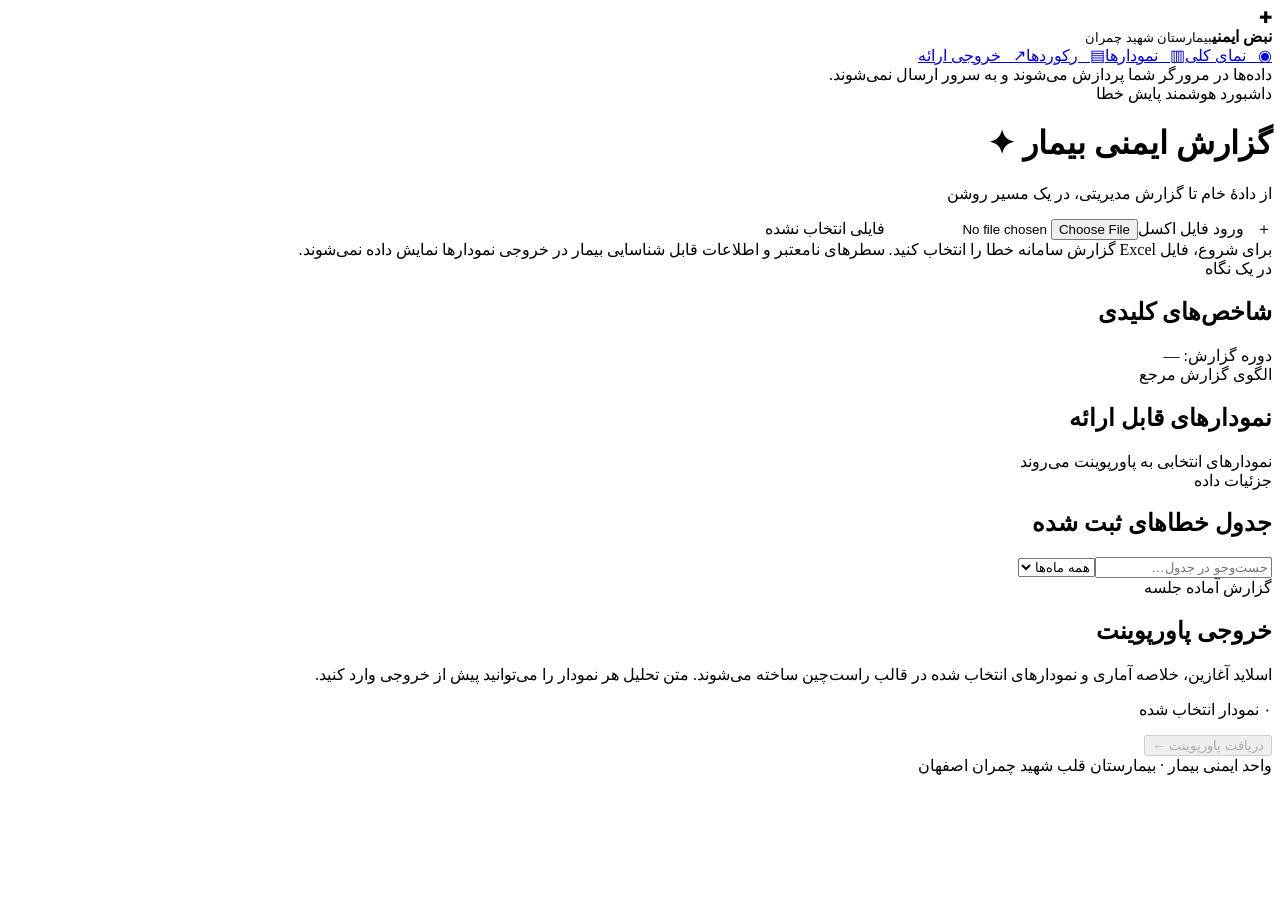
==== index.html @ e4ef6f8d "Add dashboard index.html" ====
<!doctype html><html lang="fa" dir="rtl"><head><meta charset="utf-8"><meta name="viewport" content="width=device-width,initial-scale=1"><title>پایش ایمنی بیمار | شهید چمران</title><link rel="stylesheet" href="style.css"></head><body>
<aside class="sidebar"><div class="brand"><span class="mark">✚</span><div><b>نبض ایمنی</b><small>بیمارستان شهید چمران</small></div></div><nav><a href="#overview" class="active">◉ &nbsp; نمای کلی</a><a href="#charts">▥ &nbsp; نمودارها</a><a href="#records">▤ &nbsp; رکوردها</a><a href="#export">↗ &nbsp; خروجی ارائه</a></nav><div class="sidebar-note">داده‌ها در مرورگر شما پردازش می‌شوند و به سرور ارسال نمی‌شوند.</div></aside>
<main><header><div><span class="eyebrow">داشبورد هوشمند پایش خطا</span><h1>گزارش ایمنی بیمار <span class="pulse">✦</span></h1><p>از دادهٔ خام تا گزارش مدیریتی، در یک مسیر روشن</p></div><div class="header-actions"><label class="upload">＋ &nbsp; ورود فایل اکسل<input id="file" type="file" accept=".xlsx"></label><span id="fileName" class="file-name">فایلی انتخاب نشده</span></div></header>
<div id="notice" class="notice">برای شروع، فایل Excel گزارش سامانه خطا را انتخاب کنید. سطرهای نامعتبر و اطلاعات قابل شناسایی بیمار در خروجی نمودارها نمایش داده نمی‌شوند.</div>
<section id="overview"><div class="section-head"><div><span class="eyebrow">در یک نگاه</span><h2>شاخص‌های کلیدی</h2></div><span id="period" class="period">دوره گزارش: —</span></div><div id="kpis" class="kpis"></div></section>
<section id="charts"><div class="section-head"><div><span class="eyebrow">الگوی گزارش مرجع</span><h2>نمودارهای قابل ارائه</h2></div><span class="hint">نمودارهای انتخابی به پاورپوینت می‌روند</span></div><div id="chartGrid" class="chart-grid"></div></section>
<section id="records"><div class="section-head"><div><span class="eyebrow">جزئیات داده</span><h2>جدول خطاهای ثبت شده</h2></div><div class="filters"><input id="search" placeholder="جست‌وجو در جدول…"><select id="monthFilter"><option value="">همه ماه‌ها</option></select></div></div><div class="table-wrap"><table><thead id="tableHead"></thead><tbody id="tableBody"></tbody></table></div><div id="tableCount" class="table-count"></div></section>
<section id="export"><div class="export-box"><div><span class="eyebrow">گزارش آماده جلسه</span><h2>خروجی پاورپوینت</h2><p>اسلاید آغازین، خلاصه آماری و نمودارهای انتخاب شده در قالب راست‌چین ساخته می‌شوند. متن تحلیل هر نمودار را می‌توانید پیش از خروجی وارد کنید.</p><p id="selectedCount" class="selected-count">۰ نمودار انتخاب شده</p></div><button id="exportBtn" disabled>دریافت پاورپوینت ←</button></div></section><footer>واحد ایمنی بیمار · بیمارستان قلب شهید چمران اصفهان</footer></main>
<script src="vendor/jszip.min.js"></script><script src="vendor/pptxgen.min.js"></script><script src="app.js"></script></body></html>
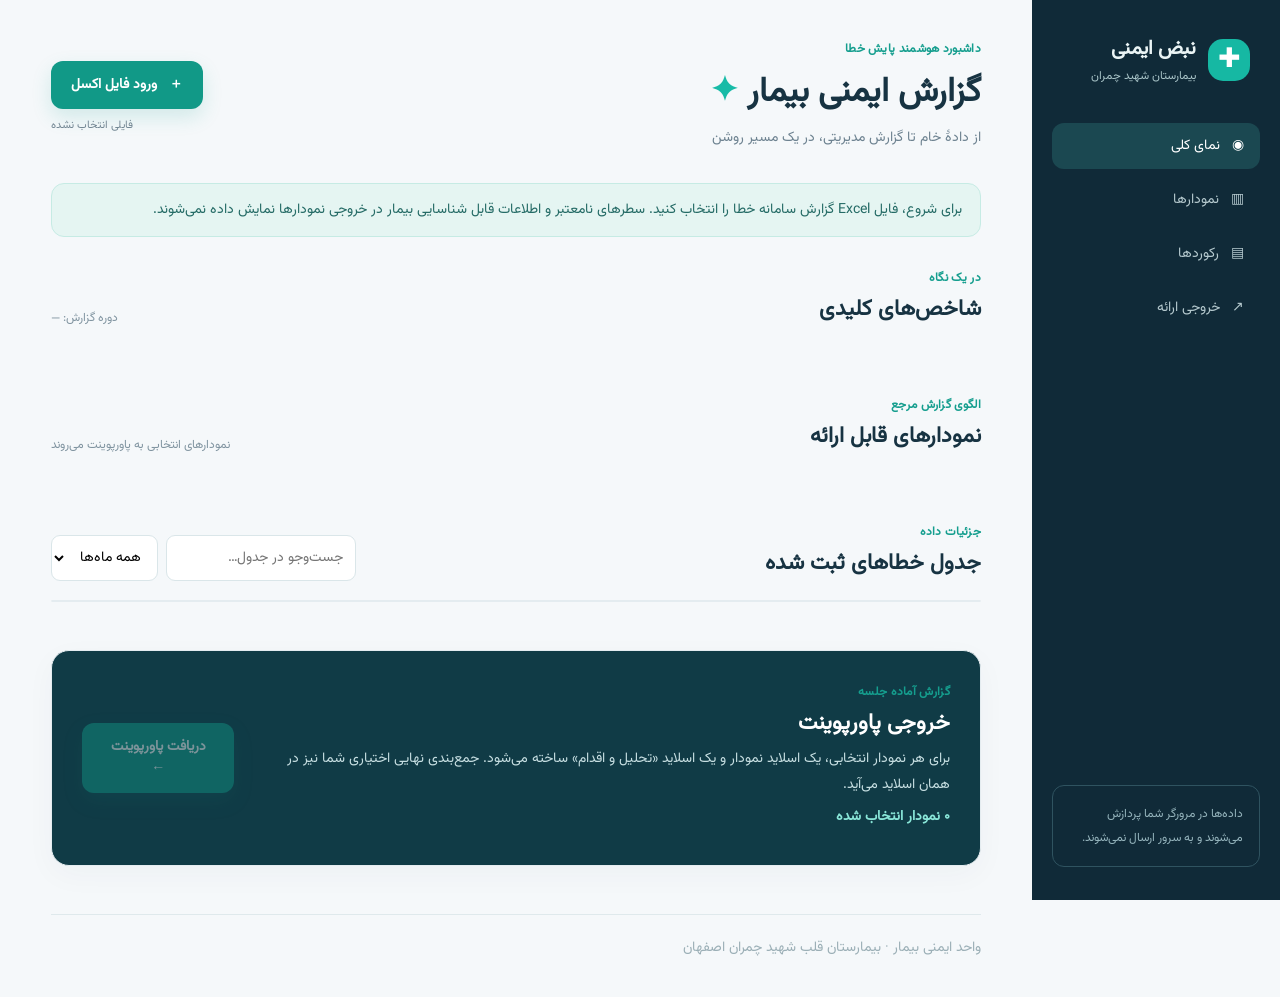
==== commit 2e9ff07d: "Improve Persian chart labels and guided analysis" ====
--- a/index.html
+++ b/index.html
@@ -5,5 +5,5 @@
 <section id="overview"><div class="section-head"><div><span class="eyebrow">در یک نگاه</span><h2>شاخص‌های کلیدی</h2></div><span id="period" class="period">دوره گزارش: —</span></div><div id="kpis" class="kpis"></div></section>
 <section id="charts"><div class="section-head"><div><span class="eyebrow">الگوی گزارش مرجع</span><h2>نمودارهای قابل ارائه</h2></div><span class="hint">نمودارهای انتخابی به پاورپوینت می‌روند</span></div><div id="chartGrid" class="chart-grid"></div></section>
 <section id="records"><div class="section-head"><div><span class="eyebrow">جزئیات داده</span><h2>جدول خطاهای ثبت شده</h2></div><div class="filters"><input id="search" placeholder="جست‌وجو در جدول…"><select id="monthFilter"><option value="">همه ماه‌ها</option></select></div></div><div class="table-wrap"><table><thead id="tableHead"></thead><tbody id="tableBody"></tbody></table></div><div id="tableCount" class="table-count"></div></section>
-<section id="export"><div class="export-box"><div><span class="eyebrow">گزارش آماده جلسه</span><h2>خروجی پاورپوینت</h2><p>اسلاید آغازین، خلاصه آماری و نمودارهای انتخاب شده در قالب راست‌چین ساخته می‌شوند. متن تحلیل هر نمودار را می‌توانید پیش از خروجی وارد کنید.</p><p id="selectedCount" class="selected-count">۰ نمودار انتخاب شده</p></div><button id="exportBtn" disabled>دریافت پاورپوینت ←</button></div></section><footer>واحد ایمنی بیمار · بیمارستان قلب شهید چمران اصفهان</footer></main>
+<section id="export"><div class="export-box"><div><span class="eyebrow">گزارش آماده جلسه</span><h2>خروجی پاورپوینت</h2><p>برای هر نمودار انتخابی، یک اسلاید نمودار و یک اسلاید «تحلیل و اقدام» ساخته می‌شود. جمع‌بندی نهایی اختیاری شما نیز در همان اسلاید می‌آید.</p><p id="selectedCount" class="selected-count">۰ نمودار انتخاب شده</p></div><button id="exportBtn" disabled>دریافت پاورپوینت ←</button></div></section><footer>واحد ایمنی بیمار · بیمارستان قلب شهید چمران اصفهان</footer></main>
 <script src="vendor/jszip.min.js"></script><script src="vendor/pptxgen.min.js"></script><script src="app.js"></script></body></html>
--- a/style.css
+++ b/style.css
@@ -0,0 +1,2 @@
+@font-face{font-family:Vazirmatn;src:url('vendor/Vazirmatn.woff2') format('woff2');font-display:swap}*{box-sizing:border-box}body{margin:0;background:#f5f8fa;color:#173342;font-family:Vazirmatn,Tahoma,sans-serif;font-size:14px}button,input,select,textarea{font:inherit}button{cursor:pointer}.sidebar{width:248px;position:fixed;right:0;top:0;bottom:0;background:#102a38;color:#eaf4f5;padding:33px 20px;display:flex;flex-direction:column;z-index:3}.brand{display:flex;gap:12px;align-items:center;padding:0 10px 36px}.brand b{display:block;font-size:20px}.brand small{color:#a9c4c8}.mark{display:grid;place-items:center;background:#16b8a3;color:white;border-radius:15px;width:42px;height:42px;font-size:27px}.sidebar nav{display:grid;gap:8px}.sidebar nav a{color:#b5c9ce;text-decoration:none;padding:12px 16px;border-radius:12px}.sidebar nav a:hover,.sidebar nav a.active{background:#1b4851;color:white}.sidebar-note{margin-top:auto;color:#95b4bc;font-size:12px;line-height:2;padding:16px;border:1px solid #2f5360;border-radius:12px}main{margin-right:248px;padding:38px min(4vw,64px);max-width:1800px}header{display:flex;justify-content:space-between;align-items:center;gap:24px;margin-bottom:26px}h1{font-size:34px;margin:6px 0}h2{font-size:22px;margin:3px 0 0}p{color:#6d8290;line-height:1.9;margin:5px 0}.eyebrow{color:#159e8e;font-size:12px;font-weight:800;letter-spacing:.3px}.pulse{color:#17bba7}.header-actions{text-align:left}.upload,#exportBtn{border:0;color:white;background:#119987;border-radius:12px;display:inline-block;padding:13px 20px;font-weight:800;box-shadow:0 8px 20px #159f8f28}.upload input{display:none}.upload:hover,#exportBtn:hover:not(:disabled){background:#087c70}.file-name{display:block;color:#728693;font-size:11px;margin-top:8px;max-width:260px;overflow:hidden;text-overflow:ellipsis;white-space:nowrap}.notice{background:#e5f5f2;border:1px solid #c6ebe4;padding:15px 18px;border-radius:13px;color:#256b66;margin-bottom:30px}.notice.error{background:#fff0ed;border-color:#ffd3c7;color:#aa513d}section{margin:30px 0 48px;scroll-margin-top:24px}.section-head{display:flex;justify-content:space-between;align-items:end;gap:18px;margin-bottom:19px}.period,.hint{color:#8094a0;font-size:12px}.kpis{display:grid;grid-template-columns:repeat(4,minmax(0,1fr));gap:15px}.kpi,.card,.table-wrap,.export-box{background:#fff;border:1px solid #e4ecf0;border-radius:18px;box-shadow:0 9px 30px #183c5009}.kpi{padding:22px;min-height:135px}.kpi .icon{color:#0e9f8e;background:#e7f7f4;width:33px;height:33px;border-radius:10px;display:grid;place-items:center}.kpi strong{font-size:28px;display:block;margin-top:13px}.kpi small{color:#708691}.chart-grid{display:grid;grid-template-columns:repeat(2,minmax(0,1fr));gap:18px}.card{padding:23px;min-width:0}.card-top{display:flex;justify-content:space-between;gap:12px;align-items:flex-start}.card h3{margin:0;font-size:16px}.card p{font-size:12px;margin:6px 0 8px}.pick{white-space:nowrap;font-size:12px;color:#52737a;background:#edf6f6;padding:7px 10px;border-radius:9px}.pick input{accent-color:#119987;margin-left:5px}.chart{height:245px;display:flex;align-items:center;justify-content:center;margin:12px 0}.chart svg{width:100%;height:100%;overflow:visible}.chart text{font-family:Vazirmatn,Tahoma,sans-serif;fill:#597380;font-size:10px;font-weight:800}.card details{border-top:1px solid #edf1f3;padding-top:14px;font-size:12px;color:#60808c}.card details summary{cursor:pointer;color:#087f75;font-weight:700}.card textarea{width:100%;min-height:95px;resize:vertical;border:1px solid #dbe8e9;border-radius:9px;padding:9px;margin-top:10px;direction:rtl}.copy{border:0;background:#e6f4f1;color:#117e73;border-radius:8px;padding:8px 12px;margin-top:8px}.filters{display:flex;gap:8px}.filters input,.filters select{border:1px solid #dae6e9;background:white;padding:10px 12px;border-radius:9px;outline-color:#16a99b;max-width:190px}.table-wrap{overflow:auto;max-height:540px}table{width:100%;border-collapse:collapse;white-space:nowrap;text-align:right}th{position:sticky;top:0;background:#e9f4f3;color:#40606b;font-size:12px;z-index:1}td,th{padding:12px 16px;border-bottom:1px solid #ebf0f2;max-width:320px;overflow:hidden;text-overflow:ellipsis}tr:hover td{background:#f7fbfb}.table-count{color:#81949b;margin:12px}.export-box{display:flex;align-items:center;justify-content:space-between;gap:20px;padding:30px;background:#103b46;color:white}.export-box h2{color:white}.export-box p{color:#c6dee1;max-width:700px}.selected-count{font-weight:700;color:#89e6d8!important}.export-box button:disabled{opacity:.45;cursor:not-allowed}footer{color:#9bafb6;border-top:1px solid #dfe9ec;padding-top:22px} @media(max-width:1100px){.kpis{grid-template-columns:repeat(2,1fr)}.chart-grid{grid-template-columns:1fr}}@media(max-width:730px){.sidebar{position:static;width:auto;padding:13px}.brand{padding:0}.sidebar nav{display:flex;overflow:auto;margin-top:10px}.sidebar-note{display:none}main{margin:0;padding:18px}header,.section-head,.export-box{align-items:stretch;flex-direction:column}.header-actions{text-align:right}.kpis{gap:9px}.kpi{padding:16px}.filters{flex-wrap:wrap}}
+.analysis-panel{background:#f2f8f7;border:1px solid #dbece9;border-radius:14px;padding:15px 18px;margin-top:14px}.analysis-heading{color:#0d8275;font-weight:900;margin-bottom:10px}.analysis-panel p{font-size:12px;line-height:1.8;margin:8px 0;color:#405e68}.analysis-panel p b{display:block;color:#173f48;font-size:12px}.note-label{display:block;margin-top:15px;font-weight:800;color:#193d48}.note-label span{color:#81969c;font-weight:400;font-size:11px}.analysis-panel textarea{width:100%;margin-top:7px;border:1px solid #cddfdf;border-radius:9px;min-height:70px;padding:10px;resize:vertical;direction:rtl;outline-color:#119987}
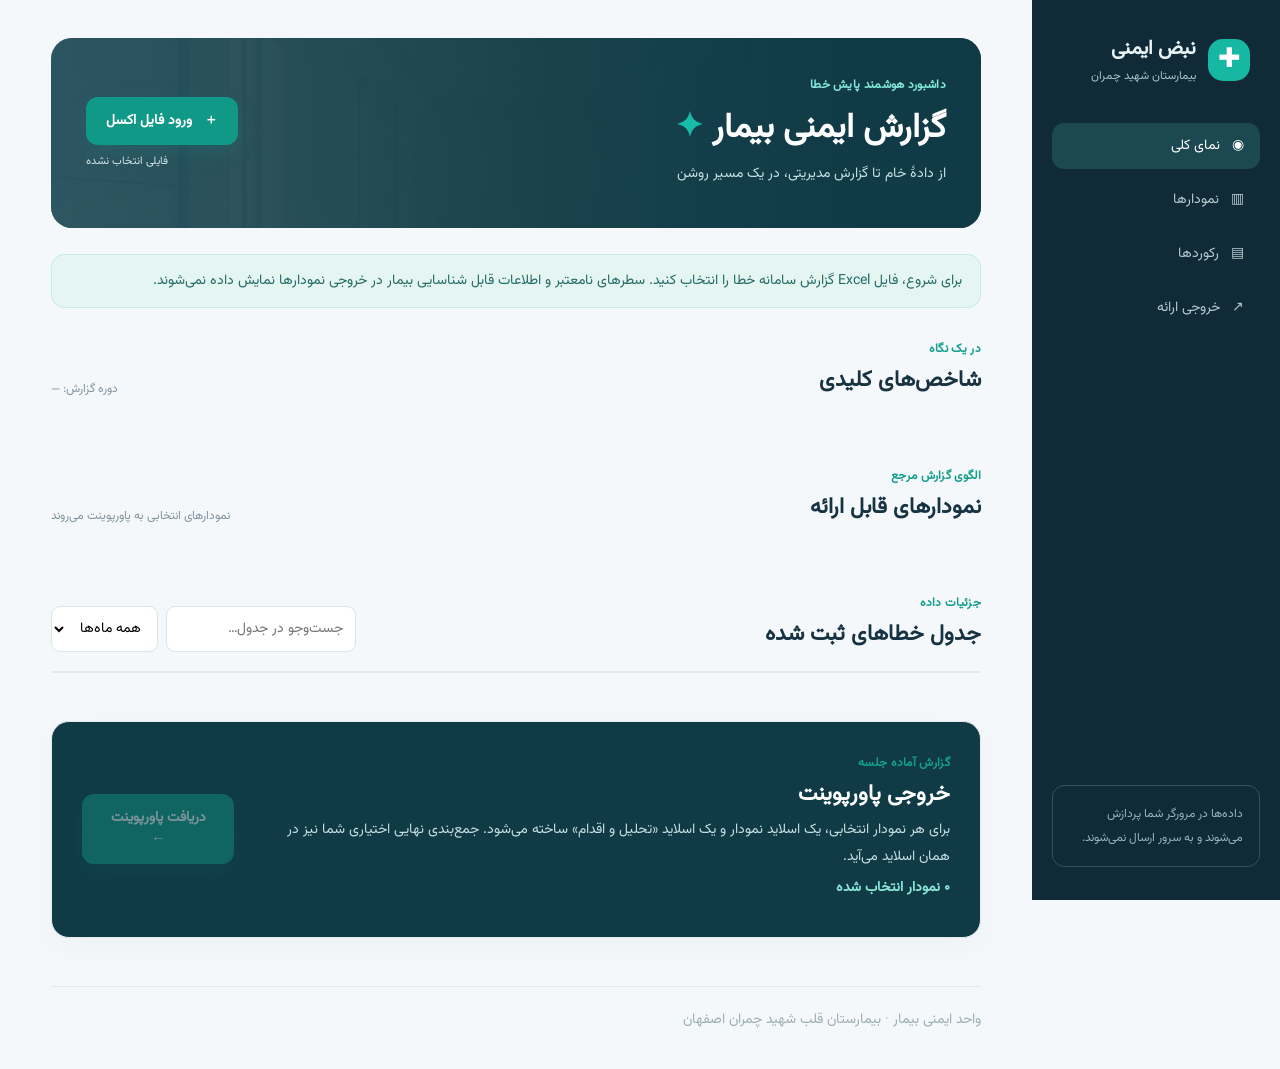
==== commit f0f38c90: "Correct report counts and rebuild medical presentation design" ====
--- a/index.html
+++ b/index.html
@@ -1,9 +1,9 @@
 <!doctype html><html lang="fa" dir="rtl"><head><meta charset="utf-8"><meta name="viewport" content="width=device-width,initial-scale=1"><title>پایش ایمنی بیمار | شهید چمران</title><link rel="stylesheet" href="style.css"></head><body>
 <aside class="sidebar"><div class="brand"><span class="mark">✚</span><div><b>نبض ایمنی</b><small>بیمارستان شهید چمران</small></div></div><nav><a href="#overview" class="active">◉ &nbsp; نمای کلی</a><a href="#charts">▥ &nbsp; نمودارها</a><a href="#records">▤ &nbsp; رکوردها</a><a href="#export">↗ &nbsp; خروجی ارائه</a></nav><div class="sidebar-note">داده‌ها در مرورگر شما پردازش می‌شوند و به سرور ارسال نمی‌شوند.</div></aside>
-<main><header><div><span class="eyebrow">داشبورد هوشمند پایش خطا</span><h1>گزارش ایمنی بیمار <span class="pulse">✦</span></h1><p>از دادهٔ خام تا گزارش مدیریتی، در یک مسیر روشن</p></div><div class="header-actions"><label class="upload">＋ &nbsp; ورود فایل اکسل<input id="file" type="file" accept=".xlsx"></label><span id="fileName" class="file-name">فایلی انتخاب نشده</span></div></header>
+<main><header><div class="header-photo" aria-hidden="true"></div><div class="header-content"><span class="eyebrow">داشبورد هوشمند پایش خطا</span><h1>گزارش ایمنی بیمار <span class="pulse">✦</span></h1><p>از دادهٔ خام تا گزارش مدیریتی، در یک مسیر روشن</p></div><div class="header-actions"><label class="upload">＋ &nbsp; ورود فایل اکسل<input id="file" type="file" accept=".xlsx"></label><span id="fileName" class="file-name">فایلی انتخاب نشده</span></div></header>
 <div id="notice" class="notice">برای شروع، فایل Excel گزارش سامانه خطا را انتخاب کنید. سطرهای نامعتبر و اطلاعات قابل شناسایی بیمار در خروجی نمودارها نمایش داده نمی‌شوند.</div>
 <section id="overview"><div class="section-head"><div><span class="eyebrow">در یک نگاه</span><h2>شاخص‌های کلیدی</h2></div><span id="period" class="period">دوره گزارش: —</span></div><div id="kpis" class="kpis"></div></section>
 <section id="charts"><div class="section-head"><div><span class="eyebrow">الگوی گزارش مرجع</span><h2>نمودارهای قابل ارائه</h2></div><span class="hint">نمودارهای انتخابی به پاورپوینت می‌روند</span></div><div id="chartGrid" class="chart-grid"></div></section>
 <section id="records"><div class="section-head"><div><span class="eyebrow">جزئیات داده</span><h2>جدول خطاهای ثبت شده</h2></div><div class="filters"><input id="search" placeholder="جست‌وجو در جدول…"><select id="monthFilter"><option value="">همه ماه‌ها</option></select></div></div><div class="table-wrap"><table><thead id="tableHead"></thead><tbody id="tableBody"></tbody></table></div><div id="tableCount" class="table-count"></div></section>
 <section id="export"><div class="export-box"><div><span class="eyebrow">گزارش آماده جلسه</span><h2>خروجی پاورپوینت</h2><p>برای هر نمودار انتخابی، یک اسلاید نمودار و یک اسلاید «تحلیل و اقدام» ساخته می‌شود. جمع‌بندی نهایی اختیاری شما نیز در همان اسلاید می‌آید.</p><p id="selectedCount" class="selected-count">۰ نمودار انتخاب شده</p></div><button id="exportBtn" disabled>دریافت پاورپوینت ←</button></div></section><footer>واحد ایمنی بیمار · بیمارستان قلب شهید چمران اصفهان</footer></main>
-<script src="vendor/jszip.min.js"></script><script src="vendor/pptxgen.min.js"></script><script src="app.js"></script></body></html>
+<script src="vendor/jszip.min.js"></script><script src="vendor/pptxgen.min.js"></script><script src="assets.js"></script><script src="report.js"></script><script src="app.js"></script></body></html>
--- a/style.css
+++ b/style.css
@@ -1,2 +1,3 @@
-@font-face{font-family:Vazirmatn;src:url('vendor/Vazirmatn.woff2') format('woff2');font-display:swap}*{box-sizing:border-box}body{margin:0;background:#f5f8fa;color:#173342;font-family:Vazirmatn,Tahoma,sans-serif;font-size:14px}button,input,select,textarea{font:inherit}button{cursor:pointer}.sidebar{width:248px;position:fixed;right:0;top:0;bottom:0;background:#102a38;color:#eaf4f5;padding:33px 20px;display:flex;flex-direction:column;z-index:3}.brand{display:flex;gap:12px;align-items:center;padding:0 10px 36px}.brand b{display:block;font-size:20px}.brand small{color:#a9c4c8}.mark{display:grid;place-items:center;background:#16b8a3;color:white;border-radius:15px;width:42px;height:42px;font-size:27px}.sidebar nav{display:grid;gap:8px}.sidebar nav a{color:#b5c9ce;text-decoration:none;padding:12px 16px;border-radius:12px}.sidebar nav a:hover,.sidebar nav a.active{background:#1b4851;color:white}.sidebar-note{margin-top:auto;color:#95b4bc;font-size:12px;line-height:2;padding:16px;border:1px solid #2f5360;border-radius:12px}main{margin-right:248px;padding:38px min(4vw,64px);max-width:1800px}header{display:flex;justify-content:space-between;align-items:center;gap:24px;margin-bottom:26px}h1{font-size:34px;margin:6px 0}h2{font-size:22px;margin:3px 0 0}p{color:#6d8290;line-height:1.9;margin:5px 0}.eyebrow{color:#159e8e;font-size:12px;font-weight:800;letter-spacing:.3px}.pulse{color:#17bba7}.header-actions{text-align:left}.upload,#exportBtn{border:0;color:white;background:#119987;border-radius:12px;display:inline-block;padding:13px 20px;font-weight:800;box-shadow:0 8px 20px #159f8f28}.upload input{display:none}.upload:hover,#exportBtn:hover:not(:disabled){background:#087c70}.file-name{display:block;color:#728693;font-size:11px;margin-top:8px;max-width:260px;overflow:hidden;text-overflow:ellipsis;white-space:nowrap}.notice{background:#e5f5f2;border:1px solid #c6ebe4;padding:15px 18px;border-radius:13px;color:#256b66;margin-bottom:30px}.notice.error{background:#fff0ed;border-color:#ffd3c7;color:#aa513d}section{margin:30px 0 48px;scroll-margin-top:24px}.section-head{display:flex;justify-content:space-between;align-items:end;gap:18px;margin-bottom:19px}.period,.hint{color:#8094a0;font-size:12px}.kpis{display:grid;grid-template-columns:repeat(4,minmax(0,1fr));gap:15px}.kpi,.card,.table-wrap,.export-box{background:#fff;border:1px solid #e4ecf0;border-radius:18px;box-shadow:0 9px 30px #183c5009}.kpi{padding:22px;min-height:135px}.kpi .icon{color:#0e9f8e;background:#e7f7f4;width:33px;height:33px;border-radius:10px;display:grid;place-items:center}.kpi strong{font-size:28px;display:block;margin-top:13px}.kpi small{color:#708691}.chart-grid{display:grid;grid-template-columns:repeat(2,minmax(0,1fr));gap:18px}.card{padding:23px;min-width:0}.card-top{display:flex;justify-content:space-between;gap:12px;align-items:flex-start}.card h3{margin:0;font-size:16px}.card p{font-size:12px;margin:6px 0 8px}.pick{white-space:nowrap;font-size:12px;color:#52737a;background:#edf6f6;padding:7px 10px;border-radius:9px}.pick input{accent-color:#119987;margin-left:5px}.chart{height:245px;display:flex;align-items:center;justify-content:center;margin:12px 0}.chart svg{width:100%;height:100%;overflow:visible}.chart text{font-family:Vazirmatn,Tahoma,sans-serif;fill:#597380;font-size:10px;font-weight:800}.card details{border-top:1px solid #edf1f3;padding-top:14px;font-size:12px;color:#60808c}.card details summary{cursor:pointer;color:#087f75;font-weight:700}.card textarea{width:100%;min-height:95px;resize:vertical;border:1px solid #dbe8e9;border-radius:9px;padding:9px;margin-top:10px;direction:rtl}.copy{border:0;background:#e6f4f1;color:#117e73;border-radius:8px;padding:8px 12px;margin-top:8px}.filters{display:flex;gap:8px}.filters input,.filters select{border:1px solid #dae6e9;background:white;padding:10px 12px;border-radius:9px;outline-color:#16a99b;max-width:190px}.table-wrap{overflow:auto;max-height:540px}table{width:100%;border-collapse:collapse;white-space:nowrap;text-align:right}th{position:sticky;top:0;background:#e9f4f3;color:#40606b;font-size:12px;z-index:1}td,th{padding:12px 16px;border-bottom:1px solid #ebf0f2;max-width:320px;overflow:hidden;text-overflow:ellipsis}tr:hover td{background:#f7fbfb}.table-count{color:#81949b;margin:12px}.export-box{display:flex;align-items:center;justify-content:space-between;gap:20px;padding:30px;background:#103b46;color:white}.export-box h2{color:white}.export-box p{color:#c6dee1;max-width:700px}.selected-count{font-weight:700;color:#89e6d8!important}.export-box button:disabled{opacity:.45;cursor:not-allowed}footer{color:#9bafb6;border-top:1px solid #dfe9ec;padding-top:22px} @media(max-width:1100px){.kpis{grid-template-columns:repeat(2,1fr)}.chart-grid{grid-template-columns:1fr}}@media(max-width:730px){.sidebar{position:static;width:auto;padding:13px}.brand{padding:0}.sidebar nav{display:flex;overflow:auto;margin-top:10px}.sidebar-note{display:none}main{margin:0;padding:18px}header,.section-head,.export-box{align-items:stretch;flex-direction:column}.header-actions{text-align:right}.kpis{gap:9px}.kpi{padding:16px}.filters{flex-wrap:wrap}}
+@font-face{font-family:Vazirmatn;src:url('vendor/Vazirmatn.woff2') format('woff2');font-display:swap}*{box-sizing:border-box}body{margin:0;background:#f5f8fa;color:#173342;font-family:Vazirmatn,Tahoma,sans-serif;font-size:14px}button,input,select,textarea{font:inherit}button{cursor:pointer}.sidebar{width:248px;position:fixed;right:0;top:0;bottom:0;background:#102a38;color:#eaf4f5;padding:33px 20px;display:flex;flex-direction:column;z-index:3}.brand{display:flex;gap:12px;align-items:center;padding:0 10px 36px}.brand b{display:block;font-size:20px}.brand small{color:#a9c4c8}.mark{display:grid;place-items:center;background:#16b8a3;color:white;border-radius:15px;width:42px;height:42px;font-size:27px}.sidebar nav{display:grid;gap:8px}.sidebar nav a{color:#b5c9ce;text-decoration:none;padding:12px 16px;border-radius:12px}.sidebar nav a:hover,.sidebar nav a.active{background:#1b4851;color:white}.sidebar-note{margin-top:auto;color:#95b4bc;font-size:12px;line-height:2;padding:16px;border:1px solid #2f5360;border-radius:12px}main{margin-right:248px;padding:38px min(4vw,64px);max-width:1800px}header{display:flex;justify-content:space-between;align-items:center;gap:24px;margin-bottom:26px}h1{font-size:34px;margin:6px 0}h2{font-size:22px;margin:3px 0 0}p{color:#6d8290;line-height:1.9;margin:5px 0}.eyebrow{color:#159e8e;font-size:12px;font-weight:800;letter-spacing:.3px}.pulse{color:#17bba7}.header-actions{text-align:left}.upload,#exportBtn{border:0;color:white;background:#119987;border-radius:12px;display:inline-block;padding:13px 20px;font-weight:800;box-shadow:0 8px 20px #159f8f28}.upload input{display:none}.upload:hover,#exportBtn:hover:not(:disabled){background:#087c70}.file-name{display:block;color:#728693;font-size:11px;margin-top:8px;max-width:260px;overflow:hidden;text-overflow:ellipsis;white-space:nowrap}.notice{background:#e5f5f2;border:1px solid #c6ebe4;padding:15px 18px;border-radius:13px;color:#256b66;margin-bottom:30px}.notice.error{background:#fff0ed;border-color:#ffd3c7;color:#aa513d}section{margin:30px 0 48px;scroll-margin-top:24px}.section-head{display:flex;justify-content:space-between;align-items:end;gap:18px;margin-bottom:19px}.period,.hint{color:#8094a0;font-size:12px}.kpis{display:grid;grid-template-columns:repeat(4,minmax(0,1fr));gap:15px}.kpi,.card,.table-wrap,.export-box{background:#fff;border:1px solid #e4ecf0;border-radius:18px;box-shadow:0 9px 30px #183c5009}.kpi{padding:22px;min-height:135px}.kpi .icon{color:#0e9f8e;background:#e7f7f4;width:33px;height:33px;border-radius:10px;display:grid;place-items:center}.kpi strong{font-size:28px;display:block;margin-top:13px}.kpi small{color:#708691}.chart-grid{display:grid;grid-template-columns:repeat(2,minmax(0,1fr));gap:18px}.card{padding:23px;min-width:0}.card-top{display:flex;justify-content:space-between;gap:12px;align-items:flex-start}.card h3{margin:0;font-size:16px}.card p{font-size:12px;margin:6px 0 8px}.pick{white-space:nowrap;font-size:12px;color:#52737a;background:#edf6f6;padding:7px 10px;border-radius:9px}.pick input{accent-color:#119987;margin-left:5px}.chart{height:245px;display:flex;align-items:center;justify-content:center;margin:12px 0}.chart svg{width:100%;height:100%;overflow:visible;direction:ltr}.chart text{font-family:Vazirmatn,Tahoma,sans-serif;fill:#597380;font-size:10px;font-weight:800}.card details{border-top:1px solid #edf1f3;padding-top:14px;font-size:12px;color:#60808c}.card details summary{cursor:pointer;color:#087f75;font-weight:700}.card textarea{width:100%;min-height:95px;resize:vertical;border:1px solid #dbe8e9;border-radius:9px;padding:9px;margin-top:10px;direction:rtl}.copy{border:0;background:#e6f4f1;color:#117e73;border-radius:8px;padding:8px 12px;margin-top:8px}.filters{display:flex;gap:8px}.filters input,.filters select{border:1px solid #dae6e9;background:white;padding:10px 12px;border-radius:9px;outline-color:#16a99b;max-width:190px}.table-wrap{overflow:auto;max-height:540px}table{width:100%;border-collapse:collapse;white-space:nowrap;text-align:right}th{position:sticky;top:0;background:#e9f4f3;color:#40606b;font-size:12px;z-index:1}td,th{padding:12px 16px;border-bottom:1px solid #ebf0f2;max-width:320px;overflow:hidden;text-overflow:ellipsis}tr:hover td{background:#f7fbfb}.table-count{color:#81949b;margin:12px}.export-box{display:flex;align-items:center;justify-content:space-between;gap:20px;padding:30px;background:#103b46;color:white}.export-box h2{color:white}.export-box p{color:#c6dee1;max-width:700px}.selected-count{font-weight:700;color:#89e6d8!important}.export-box button:disabled{opacity:.45;cursor:not-allowed}footer{color:#9bafb6;border-top:1px solid #dfe9ec;padding-top:22px} @media(max-width:1100px){.kpis{grid-template-columns:repeat(2,1fr)}.chart-grid{grid-template-columns:1fr}}@media(max-width:730px){.sidebar{position:static;width:auto;padding:13px}.brand{padding:0}.sidebar nav{display:flex;overflow:auto;margin-top:10px}.sidebar-note{display:none}main{margin:0;padding:18px}header,.section-head,.export-box{align-items:stretch;flex-direction:column}.header-actions{text-align:right}.kpis{gap:9px}.kpi{padding:16px}.filters{flex-wrap:wrap}}
 .analysis-panel{background:#f2f8f7;border:1px solid #dbece9;border-radius:14px;padding:15px 18px;margin-top:14px}.analysis-heading{color:#0d8275;font-weight:900;margin-bottom:10px}.analysis-panel p{font-size:12px;line-height:1.8;margin:8px 0;color:#405e68}.analysis-panel p b{display:block;color:#173f48;font-size:12px}.note-label{display:block;margin-top:15px;font-weight:800;color:#193d48}.note-label span{color:#81969c;font-weight:400;font-size:11px}.analysis-panel textarea{width:100%;margin-top:7px;border:1px solid #cddfdf;border-radius:9px;min-height:70px;padding:10px;resize:vertical;direction:rtl;outline-color:#119987}
+header{position:relative;isolation:isolate;overflow:hidden;background:#103b46;border-radius:21px;padding:29px 35px;min-height:190px;color:white}header .header-photo{position:absolute;inset:0;background:url('assets/hospital-corridor.jpg') center 42%/cover;opacity:.26;z-index:-2}header:after{content:'';position:absolute;inset:0;background:linear-gradient(270deg,#103b46 13%,#103b46dc 46%,#103b4655 100%);z-index:-1}header .header-content{max-width:580px}header h1{color:white}header p{color:#c6e0e3}header .eyebrow{color:#82e7d9}header .header-actions{position:relative}header .file-name{color:#d2e4e6}.chart-icon{display:inline-flex;vertical-align:middle;align-items:center;justify-content:center;width:31px;height:31px;margin-left:8px;color:#108e81;background:#e4f6f2;border-radius:9px}.chart-icon svg{width:19px;height:19px;fill:none;stroke:currentColor;stroke-width:2;stroke-linecap:round;stroke-linejoin:round}.invalid-date td{background:#fff2e6;color:#704b2c}.invalid-date:hover td{background:#ffe9d4}@media(max-width:730px){header{padding:24px;min-height:210px}}
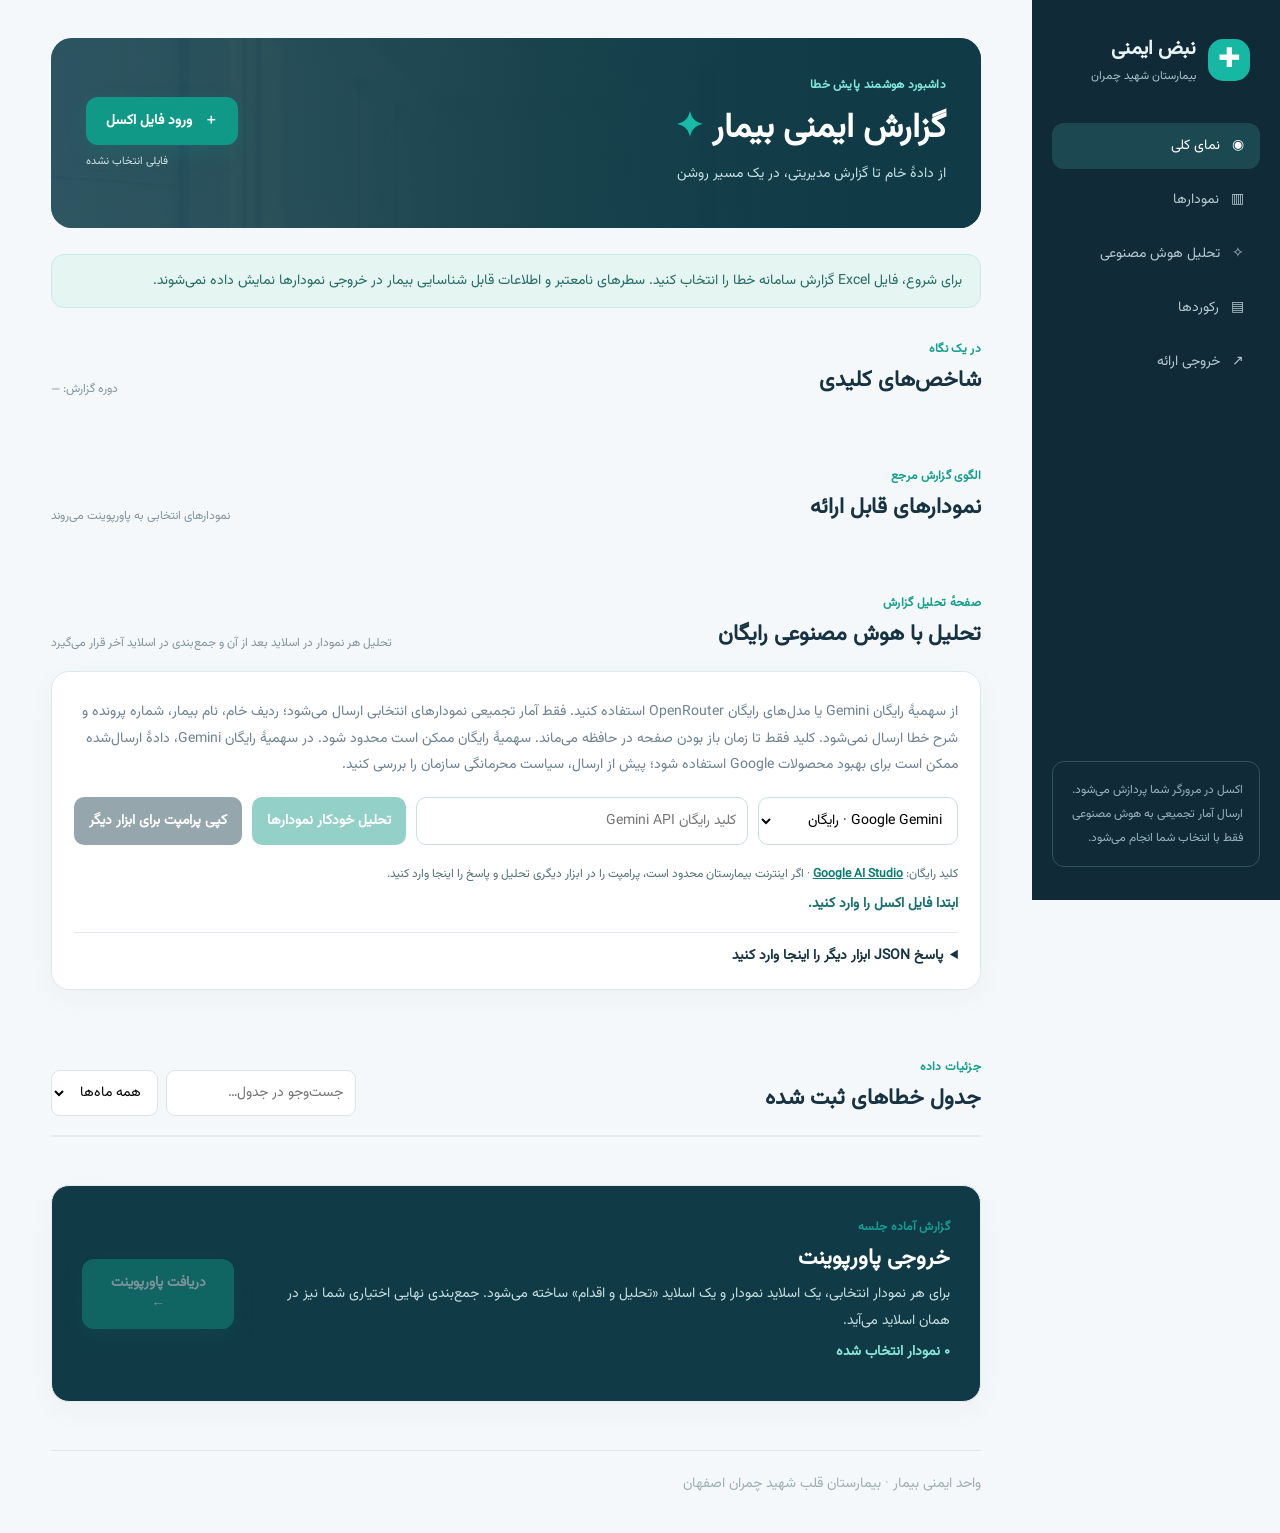
==== commit 14673ac8: "Add free AI analysis providers and chart label improvements" ====
--- a/index.html
+++ b/index.html
@@ -1,9 +1,10 @@
 <!doctype html><html lang="fa" dir="rtl"><head><meta charset="utf-8"><meta name="viewport" content="width=device-width,initial-scale=1"><title>پایش ایمنی بیمار | شهید چمران</title><link rel="stylesheet" href="style.css"></head><body>
-<aside class="sidebar"><div class="brand"><span class="mark">✚</span><div><b>نبض ایمنی</b><small>بیمارستان شهید چمران</small></div></div><nav><a href="#overview" class="active">◉ &nbsp; نمای کلی</a><a href="#charts">▥ &nbsp; نمودارها</a><a href="#records">▤ &nbsp; رکوردها</a><a href="#export">↗ &nbsp; خروجی ارائه</a></nav><div class="sidebar-note">داده‌ها در مرورگر شما پردازش می‌شوند و به سرور ارسال نمی‌شوند.</div></aside>
+<aside class="sidebar"><div class="brand"><span class="mark">✚</span><div><b>نبض ایمنی</b><small>بیمارستان شهید چمران</small></div></div><nav><a href="#overview" class="active">◉ &nbsp; نمای کلی</a><a href="#charts">▥ &nbsp; نمودارها</a><a href="#ai-analysis">✧ &nbsp; تحلیل هوش مصنوعی</a><a href="#records">▤ &nbsp; رکوردها</a><a href="#export">↗ &nbsp; خروجی ارائه</a></nav><div class="sidebar-note">اکسل در مرورگر شما پردازش می‌شود. ارسال آمار تجمیعی به هوش مصنوعی فقط با انتخاب شما انجام می‌شود.</div></aside>
 <main><header><div class="header-photo" aria-hidden="true"></div><div class="header-content"><span class="eyebrow">داشبورد هوشمند پایش خطا</span><h1>گزارش ایمنی بیمار <span class="pulse">✦</span></h1><p>از دادهٔ خام تا گزارش مدیریتی، در یک مسیر روشن</p></div><div class="header-actions"><label class="upload">＋ &nbsp; ورود فایل اکسل<input id="file" type="file" accept=".xlsx"></label><span id="fileName" class="file-name">فایلی انتخاب نشده</span></div></header>
 <div id="notice" class="notice">برای شروع، فایل Excel گزارش سامانه خطا را انتخاب کنید. سطرهای نامعتبر و اطلاعات قابل شناسایی بیمار در خروجی نمودارها نمایش داده نمی‌شوند.</div>
 <section id="overview"><div class="section-head"><div><span class="eyebrow">در یک نگاه</span><h2>شاخص‌های کلیدی</h2></div><span id="period" class="period">دوره گزارش: —</span></div><div id="kpis" class="kpis"></div></section>
 <section id="charts"><div class="section-head"><div><span class="eyebrow">الگوی گزارش مرجع</span><h2>نمودارهای قابل ارائه</h2></div><span class="hint">نمودارهای انتخابی به پاورپوینت می‌روند</span></div><div id="chartGrid" class="chart-grid"></div></section>
+<section id="ai-analysis"><div class="section-head"><div><span class="eyebrow">صفحهٔ تحلیل گزارش</span><h2>تحلیل با هوش مصنوعی رایگان</h2></div><span class="hint">تحلیل هر نمودار در اسلاید بعد از آن و جمع‌بندی در اسلاید آخر قرار می‌گیرد</span></div><div class="ai-box"><p>از سهمیهٔ رایگان Gemini یا مدل‌های رایگان OpenRouter استفاده کنید. فقط آمار تجمیعی نمودارهای انتخابی ارسال می‌شود؛ ردیف خام، نام بیمار، شماره پرونده و شرح خطا ارسال نمی‌شود. کلید فقط تا زمان باز بودن صفحه در حافظه می‌ماند. سهمیهٔ رایگان ممکن است محدود شود. در سهمیهٔ رایگان Gemini، دادهٔ ارسال‌شده ممکن است برای بهبود محصولات Google استفاده شود؛ پیش از ارسال، سیاست محرمانگی سازمان را بررسی کنید.</p><div class="ai-controls"><select id="aiProvider" aria-label="سرویس هوش مصنوعی"><option value="gemini">Google Gemini · رایگان</option><option value="openrouter">OpenRouter · مدل‌های رایگان</option></select><input id="aiKey" type="password" autocomplete="off" placeholder="کلید رایگان Gemini API"><button id="aiRun" disabled>تحلیل خودکار نمودارها</button><button id="aiCopy" disabled>کپی پرامپت برای ابزار دیگر</button></div><p class="ai-help">کلید رایگان: <a id="aiKeyLink" href="https://aistudio.google.com/api-keys" target="_blank" rel="noopener noreferrer">Google AI Studio</a> · اگر اینترنت بیمارستان محدود است، پرامپت را در ابزار دیگری تحلیل و پاسخ را اینجا وارد کنید.</p><p id="aiStatus" class="ai-status">ابتدا فایل اکسل را وارد کنید.</p><details><summary>پاسخ JSON ابزار دیگر را اینجا وارد کنید</summary><textarea id="aiPaste" placeholder="پاسخ JSON شامل charts و conclusion را اینجا جای‌گذاری کنید"></textarea><button id="aiApply" disabled>اعمال تحلیل</button></details></div><div id="aiResults" class="ai-results"></div></section>
 <section id="records"><div class="section-head"><div><span class="eyebrow">جزئیات داده</span><h2>جدول خطاهای ثبت شده</h2></div><div class="filters"><input id="search" placeholder="جست‌وجو در جدول…"><select id="monthFilter"><option value="">همه ماه‌ها</option></select></div></div><div class="table-wrap"><table><thead id="tableHead"></thead><tbody id="tableBody"></tbody></table></div><div id="tableCount" class="table-count"></div></section>
 <section id="export"><div class="export-box"><div><span class="eyebrow">گزارش آماده جلسه</span><h2>خروجی پاورپوینت</h2><p>برای هر نمودار انتخابی، یک اسلاید نمودار و یک اسلاید «تحلیل و اقدام» ساخته می‌شود. جمع‌بندی نهایی اختیاری شما نیز در همان اسلاید می‌آید.</p><p id="selectedCount" class="selected-count">۰ نمودار انتخاب شده</p></div><button id="exportBtn" disabled>دریافت پاورپوینت ←</button></div></section><footer>واحد ایمنی بیمار · بیمارستان قلب شهید چمران اصفهان</footer></main>
-<script src="vendor/jszip.min.js"></script><script src="vendor/pptxgen.min.js"></script><script src="assets.js"></script><script src="report.js"></script><script src="app.js"></script></body></html>
+<script src="vendor/jszip.min.js"></script><script src="vendor/pptxgen.min.js"></script><script src="assets.js"></script><script src="report.js"></script><script src="app.js"></script><script src="ai.js"></script></body></html>
--- a/style.css
+++ b/style.css
@@ -1,3 +1,5 @@
 @font-face{font-family:Vazirmatn;src:url('vendor/Vazirmatn.woff2') format('woff2');font-display:swap}*{box-sizing:border-box}body{margin:0;background:#f5f8fa;color:#173342;font-family:Vazirmatn,Tahoma,sans-serif;font-size:14px}button,input,select,textarea{font:inherit}button{cursor:pointer}.sidebar{width:248px;position:fixed;right:0;top:0;bottom:0;background:#102a38;color:#eaf4f5;padding:33px 20px;display:flex;flex-direction:column;z-index:3}.brand{display:flex;gap:12px;align-items:center;padding:0 10px 36px}.brand b{display:block;font-size:20px}.brand small{color:#a9c4c8}.mark{display:grid;place-items:center;background:#16b8a3;color:white;border-radius:15px;width:42px;height:42px;font-size:27px}.sidebar nav{display:grid;gap:8px}.sidebar nav a{color:#b5c9ce;text-decoration:none;padding:12px 16px;border-radius:12px}.sidebar nav a:hover,.sidebar nav a.active{background:#1b4851;color:white}.sidebar-note{margin-top:auto;color:#95b4bc;font-size:12px;line-height:2;padding:16px;border:1px solid #2f5360;border-radius:12px}main{margin-right:248px;padding:38px min(4vw,64px);max-width:1800px}header{display:flex;justify-content:space-between;align-items:center;gap:24px;margin-bottom:26px}h1{font-size:34px;margin:6px 0}h2{font-size:22px;margin:3px 0 0}p{color:#6d8290;line-height:1.9;margin:5px 0}.eyebrow{color:#159e8e;font-size:12px;font-weight:800;letter-spacing:.3px}.pulse{color:#17bba7}.header-actions{text-align:left}.upload,#exportBtn{border:0;color:white;background:#119987;border-radius:12px;display:inline-block;padding:13px 20px;font-weight:800;box-shadow:0 8px 20px #159f8f28}.upload input{display:none}.upload:hover,#exportBtn:hover:not(:disabled){background:#087c70}.file-name{display:block;color:#728693;font-size:11px;margin-top:8px;max-width:260px;overflow:hidden;text-overflow:ellipsis;white-space:nowrap}.notice{background:#e5f5f2;border:1px solid #c6ebe4;padding:15px 18px;border-radius:13px;color:#256b66;margin-bottom:30px}.notice.error{background:#fff0ed;border-color:#ffd3c7;color:#aa513d}section{margin:30px 0 48px;scroll-margin-top:24px}.section-head{display:flex;justify-content:space-between;align-items:end;gap:18px;margin-bottom:19px}.period,.hint{color:#8094a0;font-size:12px}.kpis{display:grid;grid-template-columns:repeat(4,minmax(0,1fr));gap:15px}.kpi,.card,.table-wrap,.export-box{background:#fff;border:1px solid #e4ecf0;border-radius:18px;box-shadow:0 9px 30px #183c5009}.kpi{padding:22px;min-height:135px}.kpi .icon{color:#0e9f8e;background:#e7f7f4;width:33px;height:33px;border-radius:10px;display:grid;place-items:center}.kpi strong{font-size:28px;display:block;margin-top:13px}.kpi small{color:#708691}.chart-grid{display:grid;grid-template-columns:repeat(2,minmax(0,1fr));gap:18px}.card{padding:23px;min-width:0}.card-top{display:flex;justify-content:space-between;gap:12px;align-items:flex-start}.card h3{margin:0;font-size:16px}.card p{font-size:12px;margin:6px 0 8px}.pick{white-space:nowrap;font-size:12px;color:#52737a;background:#edf6f6;padding:7px 10px;border-radius:9px}.pick input{accent-color:#119987;margin-left:5px}.chart{height:245px;display:flex;align-items:center;justify-content:center;margin:12px 0}.chart svg{width:100%;height:100%;overflow:visible;direction:ltr}.chart text{font-family:Vazirmatn,Tahoma,sans-serif;fill:#597380;font-size:10px;font-weight:800}.card details{border-top:1px solid #edf1f3;padding-top:14px;font-size:12px;color:#60808c}.card details summary{cursor:pointer;color:#087f75;font-weight:700}.card textarea{width:100%;min-height:95px;resize:vertical;border:1px solid #dbe8e9;border-radius:9px;padding:9px;margin-top:10px;direction:rtl}.copy{border:0;background:#e6f4f1;color:#117e73;border-radius:8px;padding:8px 12px;margin-top:8px}.filters{display:flex;gap:8px}.filters input,.filters select{border:1px solid #dae6e9;background:white;padding:10px 12px;border-radius:9px;outline-color:#16a99b;max-width:190px}.table-wrap{overflow:auto;max-height:540px}table{width:100%;border-collapse:collapse;white-space:nowrap;text-align:right}th{position:sticky;top:0;background:#e9f4f3;color:#40606b;font-size:12px;z-index:1}td,th{padding:12px 16px;border-bottom:1px solid #ebf0f2;max-width:320px;overflow:hidden;text-overflow:ellipsis}tr:hover td{background:#f7fbfb}.table-count{color:#81949b;margin:12px}.export-box{display:flex;align-items:center;justify-content:space-between;gap:20px;padding:30px;background:#103b46;color:white}.export-box h2{color:white}.export-box p{color:#c6dee1;max-width:700px}.selected-count{font-weight:700;color:#89e6d8!important}.export-box button:disabled{opacity:.45;cursor:not-allowed}footer{color:#9bafb6;border-top:1px solid #dfe9ec;padding-top:22px} @media(max-width:1100px){.kpis{grid-template-columns:repeat(2,1fr)}.chart-grid{grid-template-columns:1fr}}@media(max-width:730px){.sidebar{position:static;width:auto;padding:13px}.brand{padding:0}.sidebar nav{display:flex;overflow:auto;margin-top:10px}.sidebar-note{display:none}main{margin:0;padding:18px}header,.section-head,.export-box{align-items:stretch;flex-direction:column}.header-actions{text-align:right}.kpis{gap:9px}.kpi{padding:16px}.filters{flex-wrap:wrap}}
 .analysis-panel{background:#f2f8f7;border:1px solid #dbece9;border-radius:14px;padding:15px 18px;margin-top:14px}.analysis-heading{color:#0d8275;font-weight:900;margin-bottom:10px}.analysis-panel p{font-size:12px;line-height:1.8;margin:8px 0;color:#405e68}.analysis-panel p b{display:block;color:#173f48;font-size:12px}.note-label{display:block;margin-top:15px;font-weight:800;color:#193d48}.note-label span{color:#81969c;font-weight:400;font-size:11px}.analysis-panel textarea{width:100%;margin-top:7px;border:1px solid #cddfdf;border-radius:9px;min-height:70px;padding:10px;resize:vertical;direction:rtl;outline-color:#119987}
 header{position:relative;isolation:isolate;overflow:hidden;background:#103b46;border-radius:21px;padding:29px 35px;min-height:190px;color:white}header .header-photo{position:absolute;inset:0;background:url('assets/hospital-corridor.jpg') center 42%/cover;opacity:.26;z-index:-2}header:after{content:'';position:absolute;inset:0;background:linear-gradient(270deg,#103b46 13%,#103b46dc 46%,#103b4655 100%);z-index:-1}header .header-content{max-width:580px}header h1{color:white}header p{color:#c6e0e3}header .eyebrow{color:#82e7d9}header .header-actions{position:relative}header .file-name{color:#d2e4e6}.chart-icon{display:inline-flex;vertical-align:middle;align-items:center;justify-content:center;width:31px;height:31px;margin-left:8px;color:#108e81;background:#e4f6f2;border-radius:9px}.chart-icon svg{width:19px;height:19px;fill:none;stroke:currentColor;stroke-width:2;stroke-linecap:round;stroke-linejoin:round}.invalid-date td{background:#fff2e6;color:#704b2c}.invalid-date:hover td{background:#ffe9d4}@media(max-width:730px){header{padding:24px;min-height:210px}}
+.ai-box{background:#fff;border:1px solid #dce9eb;border-radius:18px;padding:22px;box-shadow:0 9px 30px #183c5009}.ai-controls{display:flex;gap:10px;flex-wrap:wrap;margin:18px 0}.ai-controls input,.ai-box textarea,.ai-result textarea{border:1px solid #ccdee2;border-radius:10px;padding:11px;outline-color:#119987;background:#fff}.ai-controls #aiKey{flex:2;min-width:230px}.ai-controls #aiModel{width:145px;direction:ltr}.ai-controls button,.ai-box button{border:0;border-radius:10px;padding:11px 15px;background:#119987;color:white;font-weight:800}.ai-controls button:disabled,.ai-box button:disabled{opacity:.45;cursor:not-allowed}.ai-controls #aiCopy{background:#163c4a}.ai-status{font-weight:700;color:#176f70}.ai-box details{margin-top:15px;border-top:1px solid #e1ebed;padding-top:12px}.ai-box summary{cursor:pointer;font-weight:800}.ai-box textarea{display:block;width:100%;height:145px;margin:12px 0;direction:ltr;text-align:left}.ai-results{display:grid;grid-template-columns:repeat(2,minmax(0,1fr));gap:14px;margin-top:18px}.ai-results>h3{grid-column:1/-1}.ai-result{background:#fff;border:1px solid #dce9eb;border-radius:15px;padding:17px}.ai-result h4{margin:0 0 10px;color:#103b46}.ai-result label{display:block;color:#47646e;font-weight:800;margin:8px 0}.ai-result textarea{display:block;width:100%;height:70px;resize:vertical;direction:rtl;font-weight:400;margin-top:5px}.ai-conclusion{grid-column:1/-1}.ai-conclusion textarea{height:145px}@media(max-width:900px){.ai-results{grid-template-columns:1fr}.ai-conclusion{grid-column:auto}}
+.ai-controls select{border:1px solid #ccdee2;border-radius:10px;padding:11px;background:white;min-width:200px}.ai-help{font-size:12px;color:#53727c}.ai-help a{color:#087c70;font-weight:800}
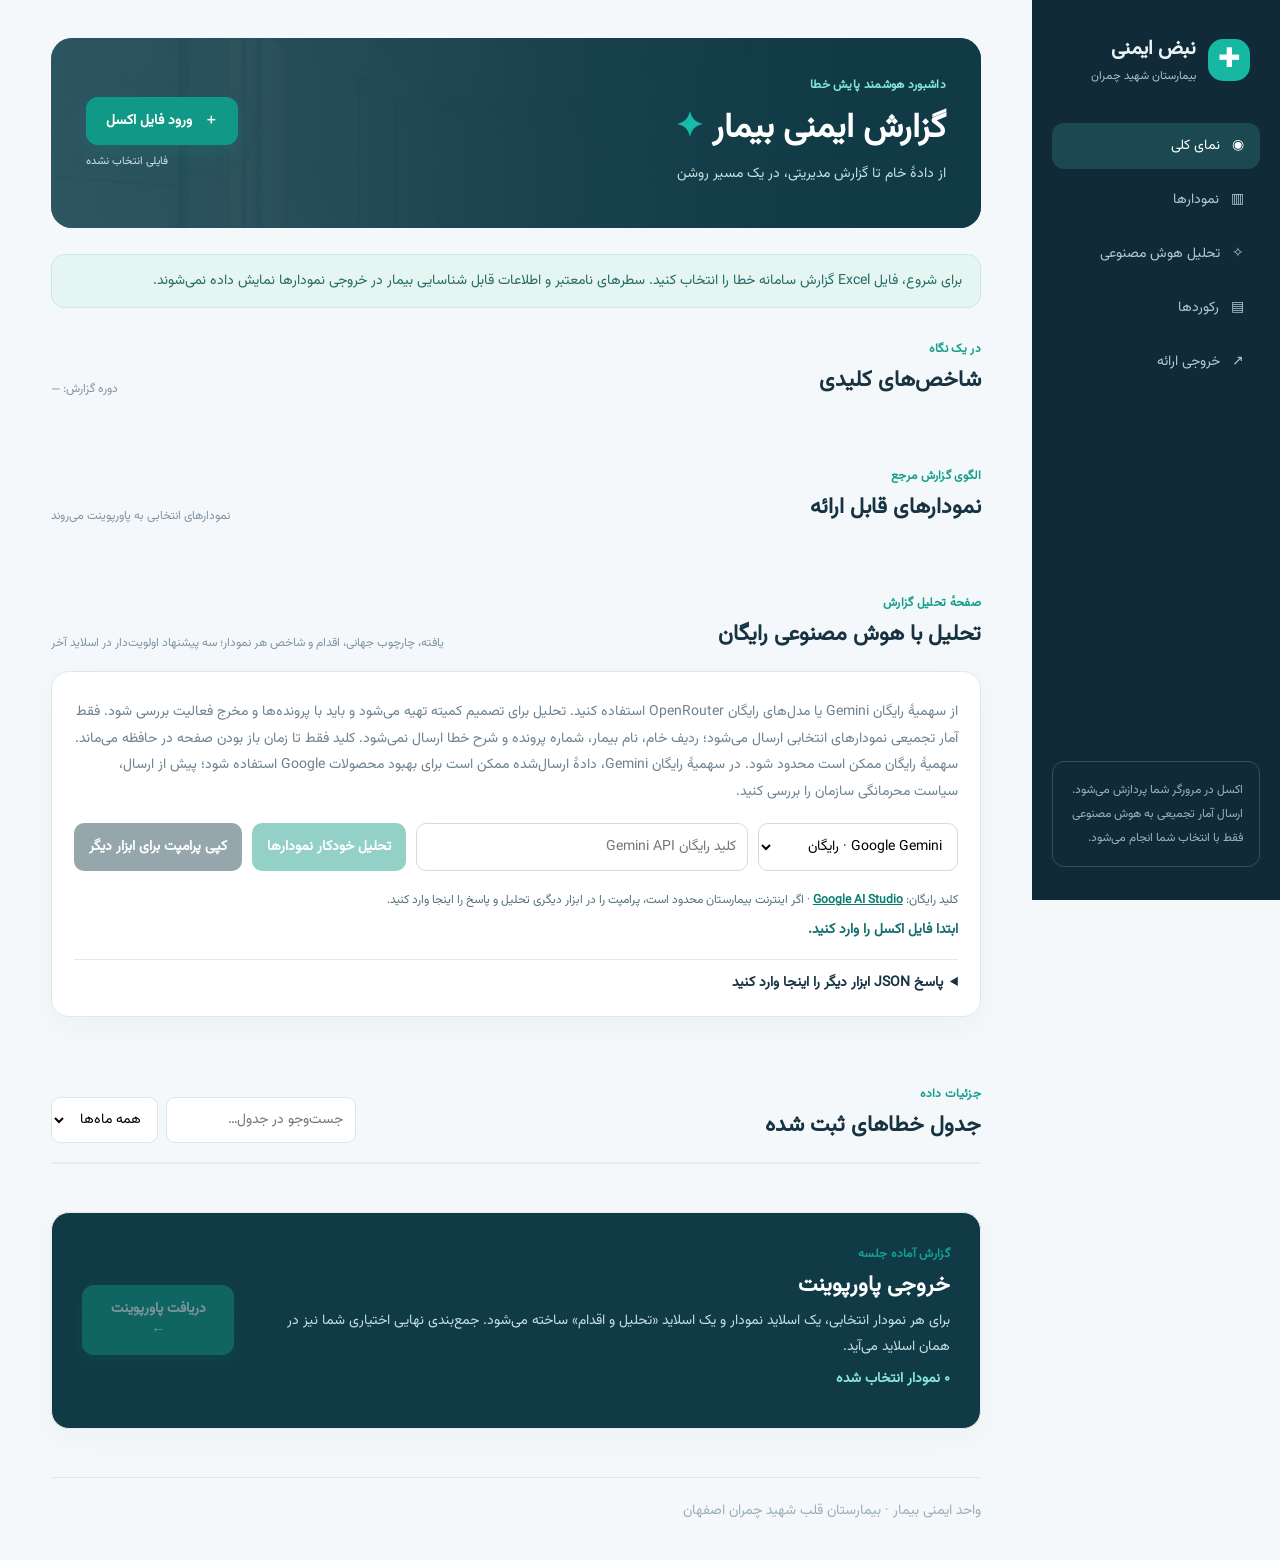
==== commit c2d9a0ed: "Add committee-grade chart interpretation and action recommendations" ====
--- a/index.html
+++ b/index.html
@@ -4,7 +4,7 @@
 <div id="notice" class="notice">برای شروع، فایل Excel گزارش سامانه خطا را انتخاب کنید. سطرهای نامعتبر و اطلاعات قابل شناسایی بیمار در خروجی نمودارها نمایش داده نمی‌شوند.</div>
 <section id="overview"><div class="section-head"><div><span class="eyebrow">در یک نگاه</span><h2>شاخص‌های کلیدی</h2></div><span id="period" class="period">دوره گزارش: —</span></div><div id="kpis" class="kpis"></div></section>
 <section id="charts"><div class="section-head"><div><span class="eyebrow">الگوی گزارش مرجع</span><h2>نمودارهای قابل ارائه</h2></div><span class="hint">نمودارهای انتخابی به پاورپوینت می‌روند</span></div><div id="chartGrid" class="chart-grid"></div></section>
-<section id="ai-analysis"><div class="section-head"><div><span class="eyebrow">صفحهٔ تحلیل گزارش</span><h2>تحلیل با هوش مصنوعی رایگان</h2></div><span class="hint">تحلیل هر نمودار در اسلاید بعد از آن و جمع‌بندی در اسلاید آخر قرار می‌گیرد</span></div><div class="ai-box"><p>از سهمیهٔ رایگان Gemini یا مدل‌های رایگان OpenRouter استفاده کنید. فقط آمار تجمیعی نمودارهای انتخابی ارسال می‌شود؛ ردیف خام، نام بیمار، شماره پرونده و شرح خطا ارسال نمی‌شود. کلید فقط تا زمان باز بودن صفحه در حافظه می‌ماند. سهمیهٔ رایگان ممکن است محدود شود. در سهمیهٔ رایگان Gemini، دادهٔ ارسال‌شده ممکن است برای بهبود محصولات Google استفاده شود؛ پیش از ارسال، سیاست محرمانگی سازمان را بررسی کنید.</p><div class="ai-controls"><select id="aiProvider" aria-label="سرویس هوش مصنوعی"><option value="gemini">Google Gemini · رایگان</option><option value="openrouter">OpenRouter · مدل‌های رایگان</option></select><input id="aiKey" type="password" autocomplete="off" placeholder="کلید رایگان Gemini API"><button id="aiRun" disabled>تحلیل خودکار نمودارها</button><button id="aiCopy" disabled>کپی پرامپت برای ابزار دیگر</button></div><p class="ai-help">کلید رایگان: <a id="aiKeyLink" href="https://aistudio.google.com/api-keys" target="_blank" rel="noopener noreferrer">Google AI Studio</a> · اگر اینترنت بیمارستان محدود است، پرامپت را در ابزار دیگری تحلیل و پاسخ را اینجا وارد کنید.</p><p id="aiStatus" class="ai-status">ابتدا فایل اکسل را وارد کنید.</p><details><summary>پاسخ JSON ابزار دیگر را اینجا وارد کنید</summary><textarea id="aiPaste" placeholder="پاسخ JSON شامل charts و conclusion را اینجا جای‌گذاری کنید"></textarea><button id="aiApply" disabled>اعمال تحلیل</button></details></div><div id="aiResults" class="ai-results"></div></section>
+<section id="ai-analysis"><div class="section-head"><div><span class="eyebrow">صفحهٔ تحلیل گزارش</span><h2>تحلیل با هوش مصنوعی رایگان</h2></div><span class="hint">یافته، چارچوب جهانی، اقدام و شاخص هر نمودار؛ سه پیشنهاد اولویت‌دار در اسلاید آخر</span></div><div class="ai-box"><p>از سهمیهٔ رایگان Gemini یا مدل‌های رایگان OpenRouter استفاده کنید. تحلیل برای تصمیم کمیته تهیه می‌شود و باید با پرونده‌ها و مخرج فعالیت بررسی شود. فقط آمار تجمیعی نمودارهای انتخابی ارسال می‌شود؛ ردیف خام، نام بیمار، شماره پرونده و شرح خطا ارسال نمی‌شود. کلید فقط تا زمان باز بودن صفحه در حافظه می‌ماند. سهمیهٔ رایگان ممکن است محدود شود. در سهمیهٔ رایگان Gemini، دادهٔ ارسال‌شده ممکن است برای بهبود محصولات Google استفاده شود؛ پیش از ارسال، سیاست محرمانگی سازمان را بررسی کنید.</p><div class="ai-controls"><select id="aiProvider" aria-label="سرویس هوش مصنوعی"><option value="gemini">Google Gemini · رایگان</option><option value="openrouter">OpenRouter · مدل‌های رایگان</option></select><input id="aiKey" type="password" autocomplete="off" placeholder="کلید رایگان Gemini API"><button id="aiRun" disabled>تحلیل خودکار نمودارها</button><button id="aiCopy" disabled>کپی پرامپت برای ابزار دیگر</button></div><p class="ai-help">کلید رایگان: <a id="aiKeyLink" href="https://aistudio.google.com/api-keys" target="_blank" rel="noopener noreferrer">Google AI Studio</a> · اگر اینترنت بیمارستان محدود است، پرامپت را در ابزار دیگری تحلیل و پاسخ را اینجا وارد کنید.</p><p id="aiStatus" class="ai-status">ابتدا فایل اکسل را وارد کنید.</p><details><summary>پاسخ JSON ابزار دیگر را اینجا وارد کنید</summary><textarea id="aiPaste" placeholder="پاسخ JSON شامل charts و conclusion را اینجا جای‌گذاری کنید"></textarea><button id="aiApply" disabled>اعمال تحلیل</button></details></div><div id="aiResults" class="ai-results"></div></section>
 <section id="records"><div class="section-head"><div><span class="eyebrow">جزئیات داده</span><h2>جدول خطاهای ثبت شده</h2></div><div class="filters"><input id="search" placeholder="جست‌وجو در جدول…"><select id="monthFilter"><option value="">همه ماه‌ها</option></select></div></div><div class="table-wrap"><table><thead id="tableHead"></thead><tbody id="tableBody"></tbody></table></div><div id="tableCount" class="table-count"></div></section>
 <section id="export"><div class="export-box"><div><span class="eyebrow">گزارش آماده جلسه</span><h2>خروجی پاورپوینت</h2><p>برای هر نمودار انتخابی، یک اسلاید نمودار و یک اسلاید «تحلیل و اقدام» ساخته می‌شود. جمع‌بندی نهایی اختیاری شما نیز در همان اسلاید می‌آید.</p><p id="selectedCount" class="selected-count">۰ نمودار انتخاب شده</p></div><button id="exportBtn" disabled>دریافت پاورپوینت ←</button></div></section><footer>واحد ایمنی بیمار · بیمارستان قلب شهید چمران اصفهان</footer></main>
 <script src="vendor/jszip.min.js"></script><script src="vendor/pptxgen.min.js"></script><script src="assets.js"></script><script src="report.js"></script><script src="app.js"></script><script src="ai.js"></script></body></html>
--- a/style.css
+++ b/style.css
@@ -3,3 +3,4 @@
 header{position:relative;isolation:isolate;overflow:hidden;background:#103b46;border-radius:21px;padding:29px 35px;min-height:190px;color:white}header .header-photo{position:absolute;inset:0;background:url('assets/hospital-corridor.jpg') center 42%/cover;opacity:.26;z-index:-2}header:after{content:'';position:absolute;inset:0;background:linear-gradient(270deg,#103b46 13%,#103b46dc 46%,#103b4655 100%);z-index:-1}header .header-content{max-width:580px}header h1{color:white}header p{color:#c6e0e3}header .eyebrow{color:#82e7d9}header .header-actions{position:relative}header .file-name{color:#d2e4e6}.chart-icon{display:inline-flex;vertical-align:middle;align-items:center;justify-content:center;width:31px;height:31px;margin-left:8px;color:#108e81;background:#e4f6f2;border-radius:9px}.chart-icon svg{width:19px;height:19px;fill:none;stroke:currentColor;stroke-width:2;stroke-linecap:round;stroke-linejoin:round}.invalid-date td{background:#fff2e6;color:#704b2c}.invalid-date:hover td{background:#ffe9d4}@media(max-width:730px){header{padding:24px;min-height:210px}}
 .ai-box{background:#fff;border:1px solid #dce9eb;border-radius:18px;padding:22px;box-shadow:0 9px 30px #183c5009}.ai-controls{display:flex;gap:10px;flex-wrap:wrap;margin:18px 0}.ai-controls input,.ai-box textarea,.ai-result textarea{border:1px solid #ccdee2;border-radius:10px;padding:11px;outline-color:#119987;background:#fff}.ai-controls #aiKey{flex:2;min-width:230px}.ai-controls #aiModel{width:145px;direction:ltr}.ai-controls button,.ai-box button{border:0;border-radius:10px;padding:11px 15px;background:#119987;color:white;font-weight:800}.ai-controls button:disabled,.ai-box button:disabled{opacity:.45;cursor:not-allowed}.ai-controls #aiCopy{background:#163c4a}.ai-status{font-weight:700;color:#176f70}.ai-box details{margin-top:15px;border-top:1px solid #e1ebed;padding-top:12px}.ai-box summary{cursor:pointer;font-weight:800}.ai-box textarea{display:block;width:100%;height:145px;margin:12px 0;direction:ltr;text-align:left}.ai-results{display:grid;grid-template-columns:repeat(2,minmax(0,1fr));gap:14px;margin-top:18px}.ai-results>h3{grid-column:1/-1}.ai-result{background:#fff;border:1px solid #dce9eb;border-radius:15px;padding:17px}.ai-result h4{margin:0 0 10px;color:#103b46}.ai-result label{display:block;color:#47646e;font-weight:800;margin:8px 0}.ai-result textarea{display:block;width:100%;height:70px;resize:vertical;direction:rtl;font-weight:400;margin-top:5px}.ai-conclusion{grid-column:1/-1}.ai-conclusion textarea{height:145px}@media(max-width:900px){.ai-results{grid-template-columns:1fr}.ai-conclusion{grid-column:auto}}
 .ai-controls select{border:1px solid #ccdee2;border-radius:10px;padding:11px;background:white;min-width:200px}.ai-help{font-size:12px;color:#53727c}.ai-help a{color:#087c70;font-weight:800}
+.ai-recommendation{border-top:1px solid #e1ebed;margin-top:15px;padding-top:12px}.ai-recommendation>b{color:#0a897d}.ai-recommendation label{font-size:12px}.ai-recommendation textarea{height:54px}
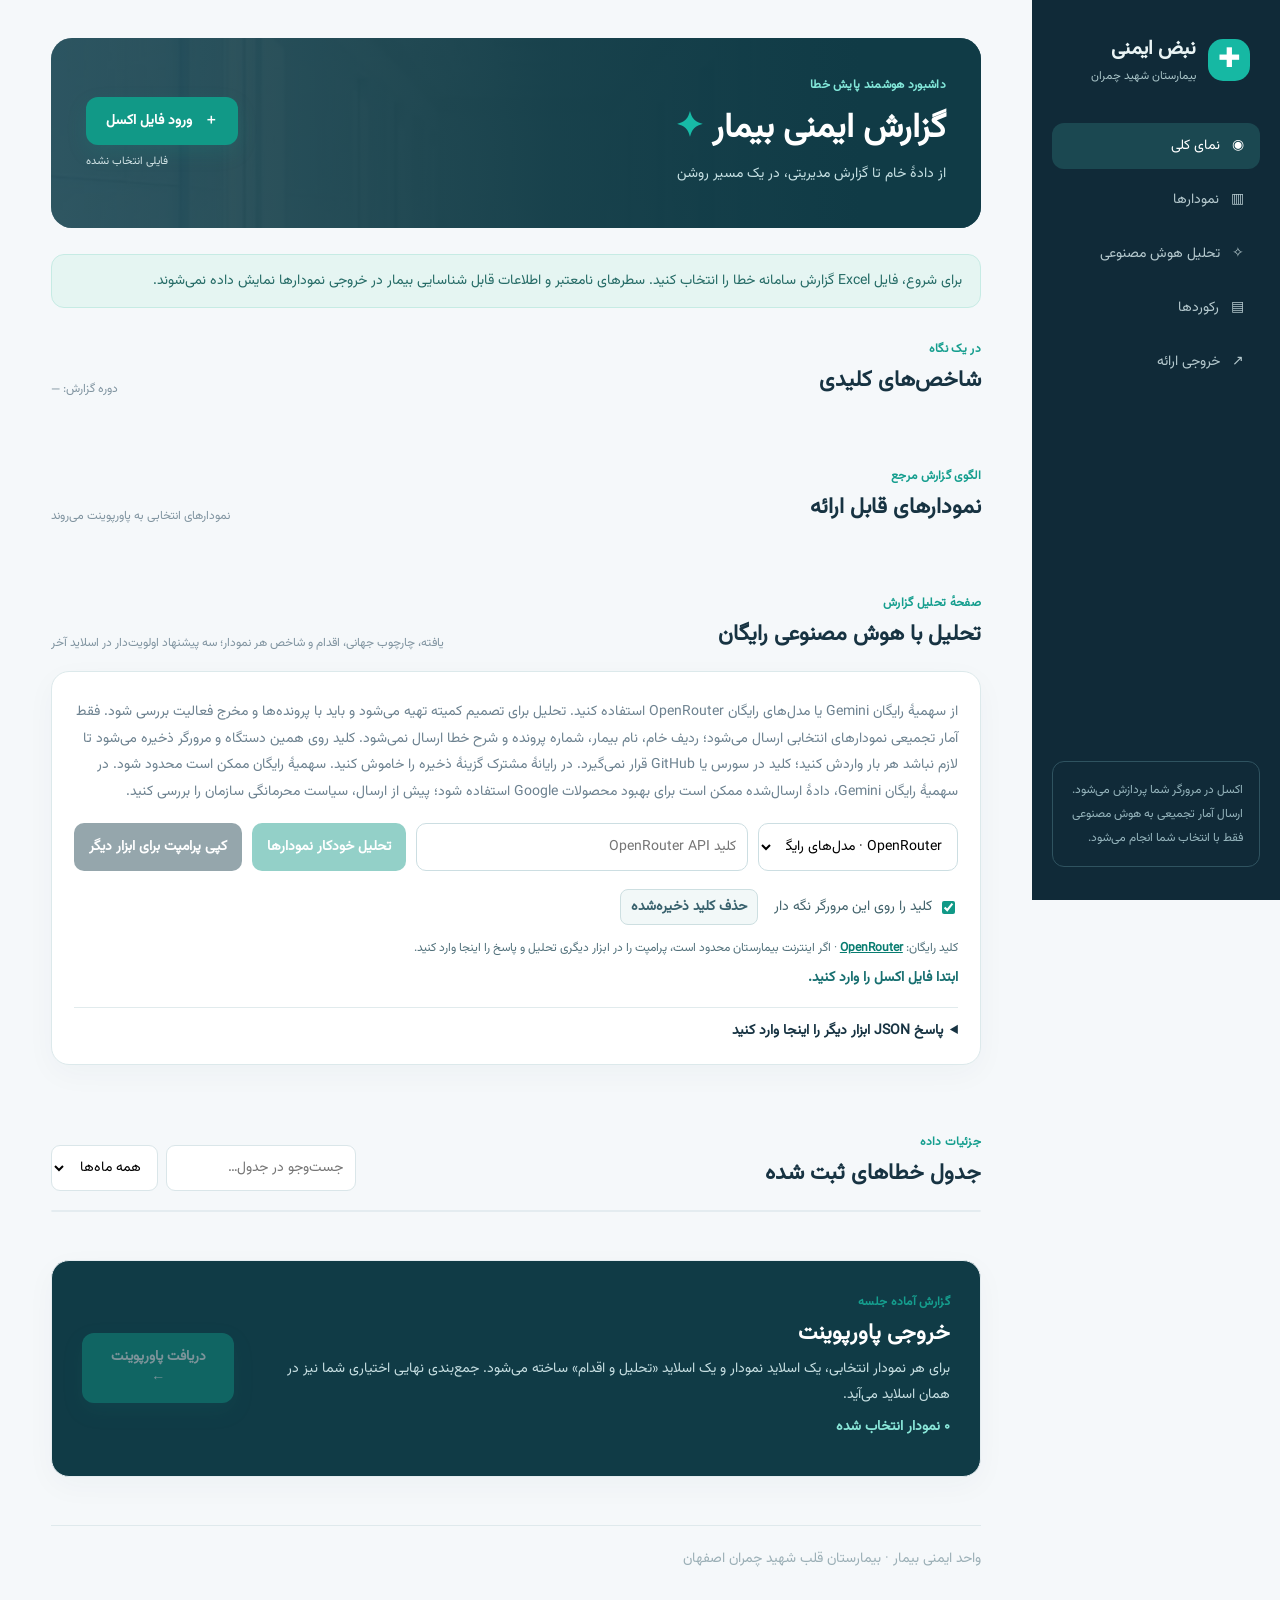
==== commit abf414d8: "Remember user API key locally without publishing it" ====
--- a/index.html
+++ b/index.html
@@ -4,7 +4,7 @@
 <div id="notice" class="notice">برای شروع، فایل Excel گزارش سامانه خطا را انتخاب کنید. سطرهای نامعتبر و اطلاعات قابل شناسایی بیمار در خروجی نمودارها نمایش داده نمی‌شوند.</div>
 <section id="overview"><div class="section-head"><div><span class="eyebrow">در یک نگاه</span><h2>شاخص‌های کلیدی</h2></div><span id="period" class="period">دوره گزارش: —</span></div><div id="kpis" class="kpis"></div></section>
 <section id="charts"><div class="section-head"><div><span class="eyebrow">الگوی گزارش مرجع</span><h2>نمودارهای قابل ارائه</h2></div><span class="hint">نمودارهای انتخابی به پاورپوینت می‌روند</span></div><div id="chartGrid" class="chart-grid"></div></section>
-<section id="ai-analysis"><div class="section-head"><div><span class="eyebrow">صفحهٔ تحلیل گزارش</span><h2>تحلیل با هوش مصنوعی رایگان</h2></div><span class="hint">یافته، چارچوب جهانی، اقدام و شاخص هر نمودار؛ سه پیشنهاد اولویت‌دار در اسلاید آخر</span></div><div class="ai-box"><p>از سهمیهٔ رایگان Gemini یا مدل‌های رایگان OpenRouter استفاده کنید. تحلیل برای تصمیم کمیته تهیه می‌شود و باید با پرونده‌ها و مخرج فعالیت بررسی شود. فقط آمار تجمیعی نمودارهای انتخابی ارسال می‌شود؛ ردیف خام، نام بیمار، شماره پرونده و شرح خطا ارسال نمی‌شود. کلید فقط تا زمان باز بودن صفحه در حافظه می‌ماند. سهمیهٔ رایگان ممکن است محدود شود. در سهمیهٔ رایگان Gemini، دادهٔ ارسال‌شده ممکن است برای بهبود محصولات Google استفاده شود؛ پیش از ارسال، سیاست محرمانگی سازمان را بررسی کنید.</p><div class="ai-controls"><select id="aiProvider" aria-label="سرویس هوش مصنوعی"><option value="gemini">Google Gemini · رایگان</option><option value="openrouter">OpenRouter · مدل‌های رایگان</option></select><input id="aiKey" type="password" autocomplete="off" placeholder="کلید رایگان Gemini API"><button id="aiRun" disabled>تحلیل خودکار نمودارها</button><button id="aiCopy" disabled>کپی پرامپت برای ابزار دیگر</button></div><p class="ai-help">کلید رایگان: <a id="aiKeyLink" href="https://aistudio.google.com/api-keys" target="_blank" rel="noopener noreferrer">Google AI Studio</a> · اگر اینترنت بیمارستان محدود است، پرامپت را در ابزار دیگری تحلیل و پاسخ را اینجا وارد کنید.</p><p id="aiStatus" class="ai-status">ابتدا فایل اکسل را وارد کنید.</p><details><summary>پاسخ JSON ابزار دیگر را اینجا وارد کنید</summary><textarea id="aiPaste" placeholder="پاسخ JSON شامل charts و conclusion را اینجا جای‌گذاری کنید"></textarea><button id="aiApply" disabled>اعمال تحلیل</button></details></div><div id="aiResults" class="ai-results"></div></section>
+<section id="ai-analysis"><div class="section-head"><div><span class="eyebrow">صفحهٔ تحلیل گزارش</span><h2>تحلیل با هوش مصنوعی رایگان</h2></div><span class="hint">یافته، چارچوب جهانی، اقدام و شاخص هر نمودار؛ سه پیشنهاد اولویت‌دار در اسلاید آخر</span></div><div class="ai-box"><p>از سهمیهٔ رایگان Gemini یا مدل‌های رایگان OpenRouter استفاده کنید. تحلیل برای تصمیم کمیته تهیه می‌شود و باید با پرونده‌ها و مخرج فعالیت بررسی شود. فقط آمار تجمیعی نمودارهای انتخابی ارسال می‌شود؛ ردیف خام، نام بیمار، شماره پرونده و شرح خطا ارسال نمی‌شود. کلید روی همین دستگاه و مرورگر ذخیره می‌شود تا لازم نباشد هر بار واردش کنید؛ کلید در سورس یا GitHub قرار نمی‌گیرد. در رایانهٔ مشترک گزینهٔ ذخیره را خاموش کنید. سهمیهٔ رایگان ممکن است محدود شود. در سهمیهٔ رایگان Gemini، دادهٔ ارسال‌شده ممکن است برای بهبود محصولات Google استفاده شود؛ پیش از ارسال، سیاست محرمانگی سازمان را بررسی کنید.</p><div class="ai-controls"><select id="aiProvider" aria-label="سرویس هوش مصنوعی"><option value="openrouter">OpenRouter · مدل‌های رایگان</option><option value="gemini">Google Gemini · رایگان</option></select><input id="aiKey" type="password" autocomplete="off" placeholder="کلید OpenRouter API"><button id="aiRun" disabled>تحلیل خودکار نمودارها</button><button id="aiCopy" disabled>کپی پرامپت برای ابزار دیگر</button></div><div class="ai-key-options"><label><input id="aiRemember" type="checkbox" checked> کلید را روی این مرورگر نگه دار</label><button id="aiForget" type="button">حذف کلید ذخیره‌شده</button></div><p class="ai-help">کلید رایگان: <a id="aiKeyLink" href="https://openrouter.ai/settings/keys" target="_blank" rel="noopener noreferrer">OpenRouter</a> · اگر اینترنت بیمارستان محدود است، پرامپت را در ابزار دیگری تحلیل و پاسخ را اینجا وارد کنید.</p><p id="aiStatus" class="ai-status">ابتدا فایل اکسل را وارد کنید.</p><details><summary>پاسخ JSON ابزار دیگر را اینجا وارد کنید</summary><textarea id="aiPaste" placeholder="پاسخ JSON شامل charts و conclusion را اینجا جای‌گذاری کنید"></textarea><button id="aiApply" disabled>اعمال تحلیل</button></details></div><div id="aiResults" class="ai-results"></div></section>
 <section id="records"><div class="section-head"><div><span class="eyebrow">جزئیات داده</span><h2>جدول خطاهای ثبت شده</h2></div><div class="filters"><input id="search" placeholder="جست‌وجو در جدول…"><select id="monthFilter"><option value="">همه ماه‌ها</option></select></div></div><div class="table-wrap"><table><thead id="tableHead"></thead><tbody id="tableBody"></tbody></table></div><div id="tableCount" class="table-count"></div></section>
 <section id="export"><div class="export-box"><div><span class="eyebrow">گزارش آماده جلسه</span><h2>خروجی پاورپوینت</h2><p>برای هر نمودار انتخابی، یک اسلاید نمودار و یک اسلاید «تحلیل و اقدام» ساخته می‌شود. جمع‌بندی نهایی اختیاری شما نیز در همان اسلاید می‌آید.</p><p id="selectedCount" class="selected-count">۰ نمودار انتخاب شده</p></div><button id="exportBtn" disabled>دریافت پاورپوینت ←</button></div></section><footer>واحد ایمنی بیمار · بیمارستان قلب شهید چمران اصفهان</footer></main>
 <script src="vendor/jszip.min.js"></script><script src="vendor/pptxgen.min.js"></script><script src="assets.js"></script><script src="report.js"></script><script src="app.js"></script><script src="ai.js"></script></body></html>
--- a/style.css
+++ b/style.css
@@ -4,3 +4,4 @@
 .ai-box{background:#fff;border:1px solid #dce9eb;border-radius:18px;padding:22px;box-shadow:0 9px 30px #183c5009}.ai-controls{display:flex;gap:10px;flex-wrap:wrap;margin:18px 0}.ai-controls input,.ai-box textarea,.ai-result textarea{border:1px solid #ccdee2;border-radius:10px;padding:11px;outline-color:#119987;background:#fff}.ai-controls #aiKey{flex:2;min-width:230px}.ai-controls #aiModel{width:145px;direction:ltr}.ai-controls button,.ai-box button{border:0;border-radius:10px;padding:11px 15px;background:#119987;color:white;font-weight:800}.ai-controls button:disabled,.ai-box button:disabled{opacity:.45;cursor:not-allowed}.ai-controls #aiCopy{background:#163c4a}.ai-status{font-weight:700;color:#176f70}.ai-box details{margin-top:15px;border-top:1px solid #e1ebed;padding-top:12px}.ai-box summary{cursor:pointer;font-weight:800}.ai-box textarea{display:block;width:100%;height:145px;margin:12px 0;direction:ltr;text-align:left}.ai-results{display:grid;grid-template-columns:repeat(2,minmax(0,1fr));gap:14px;margin-top:18px}.ai-results>h3{grid-column:1/-1}.ai-result{background:#fff;border:1px solid #dce9eb;border-radius:15px;padding:17px}.ai-result h4{margin:0 0 10px;color:#103b46}.ai-result label{display:block;color:#47646e;font-weight:800;margin:8px 0}.ai-result textarea{display:block;width:100%;height:70px;resize:vertical;direction:rtl;font-weight:400;margin-top:5px}.ai-conclusion{grid-column:1/-1}.ai-conclusion textarea{height:145px}@media(max-width:900px){.ai-results{grid-template-columns:1fr}.ai-conclusion{grid-column:auto}}
 .ai-controls select{border:1px solid #ccdee2;border-radius:10px;padding:11px;background:white;min-width:200px}.ai-help{font-size:12px;color:#53727c}.ai-help a{color:#087c70;font-weight:800}
 .ai-recommendation{border-top:1px solid #e1ebed;margin-top:15px;padding-top:12px}.ai-recommendation>b{color:#0a897d}.ai-recommendation label{font-size:12px}.ai-recommendation textarea{height:54px}
+.ai-key-options{display:flex;align-items:center;gap:16px;flex-wrap:wrap;margin:0 0 12px;color:#43636c}.ai-key-options label{display:flex;align-items:center;gap:6px;cursor:pointer}.ai-key-options input{accent-color:#119987}.ai-key-options button{border:1px solid #cddfe1;border-radius:8px;color:#38616d;background:#f2f8f8;padding:6px 10px;font-weight:700}
